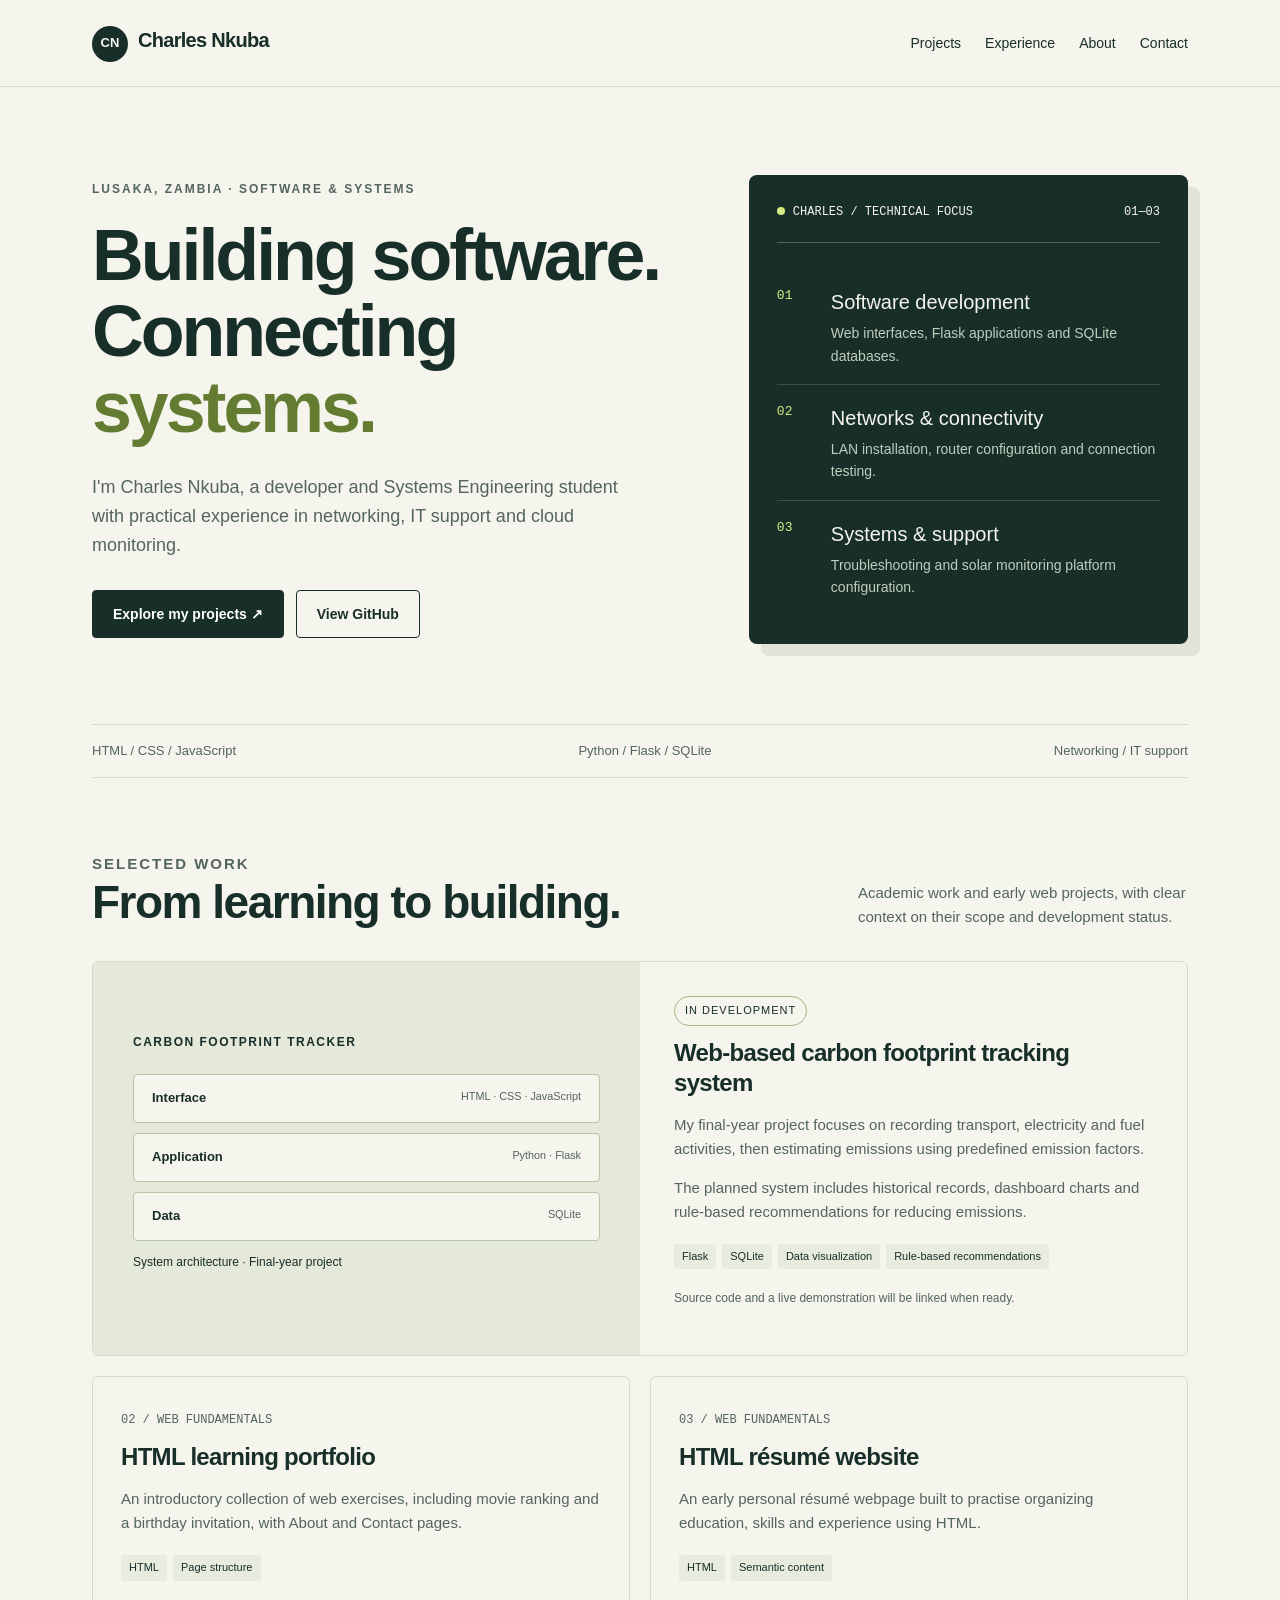
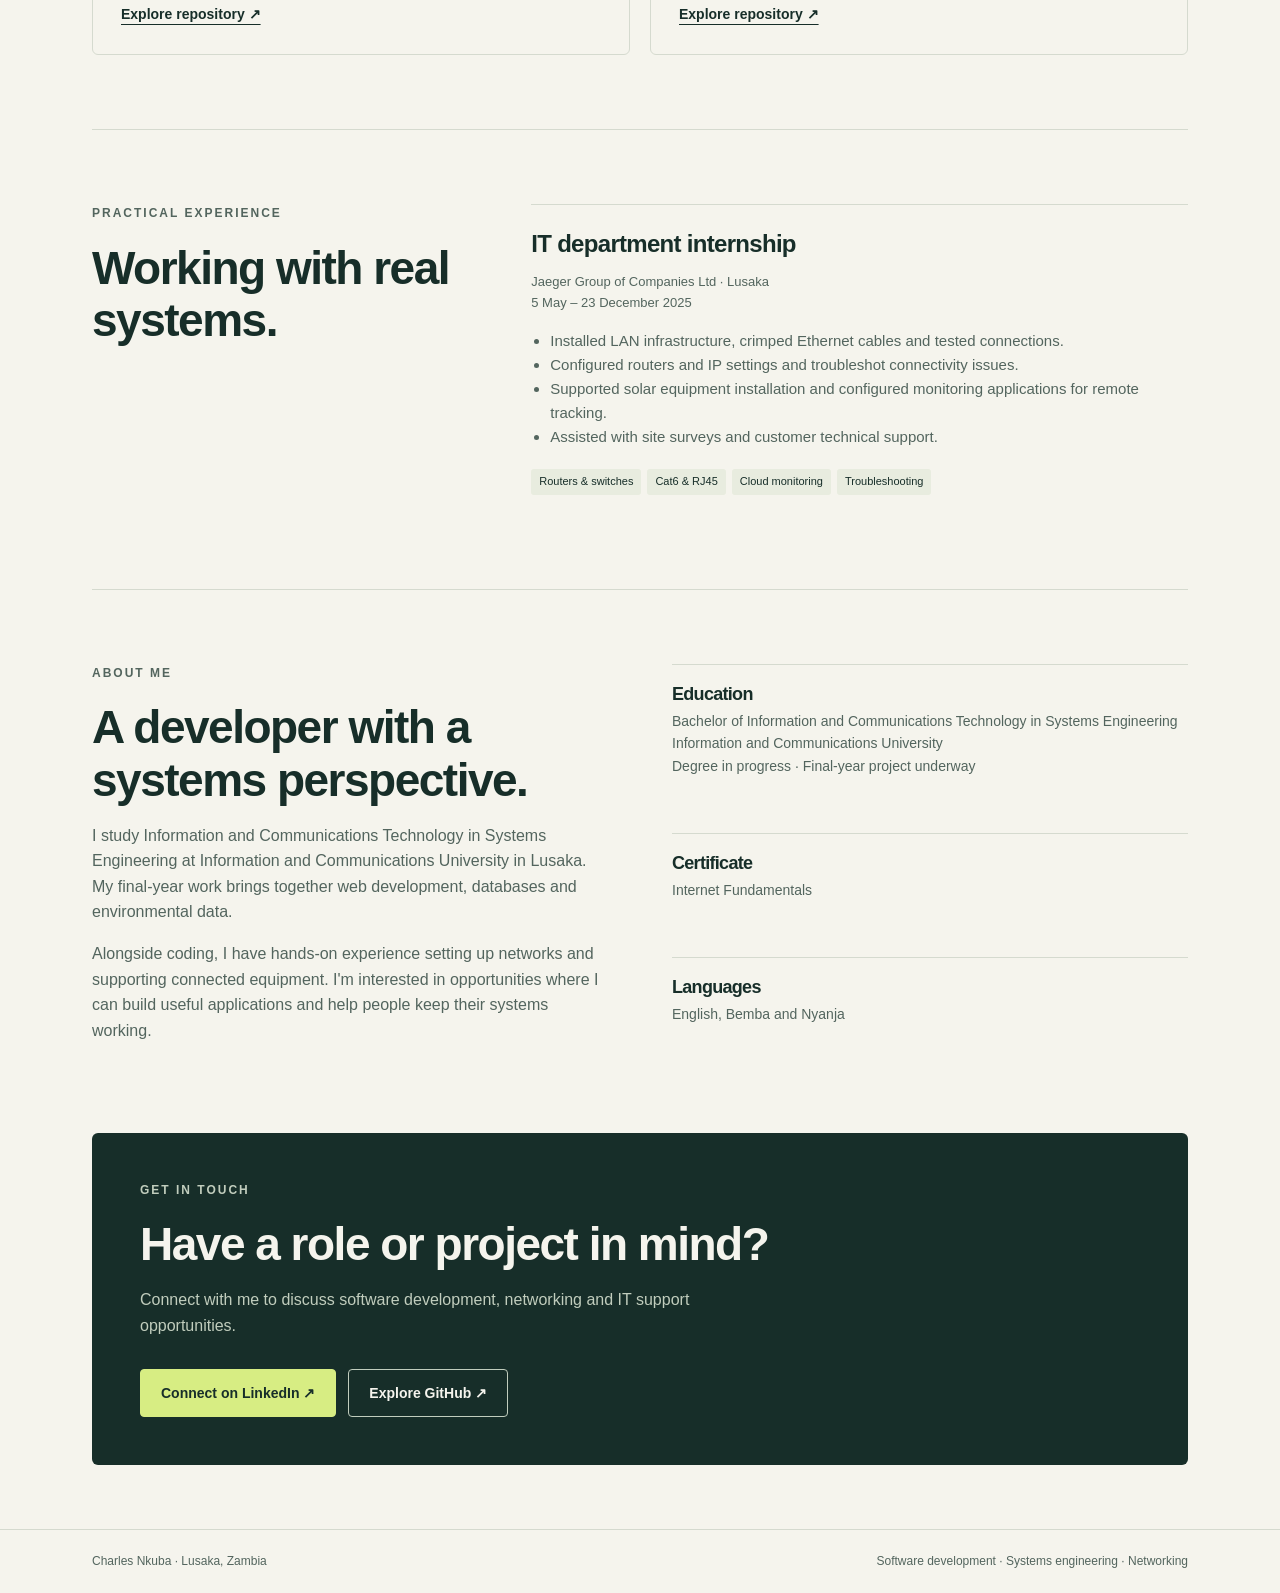
==== index.html @ c12ec0f7 "Build Charles Nkuba professional portfolio" ====
<!DOCTYPE html>
<html lang="en">
<head><meta charset="utf-8"><meta name="viewport" content="width=device-width, initial-scale=1"><meta name="description" content="Charles Nkuba — software development, systems engineering and networking. Explore projects and practical IT experience from Lusaka, Zambia."><meta name="theme-color" content="#172e29"><title>Charles Nkuba | Developer & Systems Engineering Student</title>
<style>
:root{--ink:#172e29;--muted:#53655e;--paper:#f5f4ed;--line:#d5dacf;--green:#d7ed83}*{box-sizing:border-box}html{scroll-behavior:smooth;scroll-padding-top:90px}body{margin:0;background:var(--paper);color:var(--ink);font-family:Arial,Helvetica,sans-serif;line-height:1.6}a{color:inherit;text-underline-offset:5px}a:focus-visible,button:focus-visible{outline:3px solid #517414;outline-offset:5px}.wrap{max-width:1160px;margin:auto;padding:0 32px}.skip{position:absolute;left:16px;top:-100px;background:white;padding:12px;z-index:10}.skip:focus{top:10px}header{border-bottom:1px solid var(--line);background:var(--paper)}nav{display:flex;align-items:center;justify-content:space-between;gap:24px;min-height:86px}.brand{text-decoration:none;font-weight:700;font-size:20px;letter-spacing:-.7px}.brand span{background:var(--ink);color:var(--paper);display:inline-grid;place-items:center;width:36px;height:36px;margin-right:10px;border-radius:50%;font-size:13px;letter-spacing:0}.links{display:flex;gap:24px;font-size:14px}.links a{text-decoration:none}.links a:hover{text-decoration:underline}.hero{display:grid;grid-template-columns:1.35fr 1fr;gap:64px;align-items:center;padding:88px 0 80px}.eyebrow{font-size:12px;text-transform:uppercase;letter-spacing:2px;font-weight:700;margin:0 0 18px;color:var(--muted)}h1{font-size:clamp(44px,5.6vw,76px);line-height:1.06;letter-spacing:-3px;margin:0 0 28px;font-weight:600}h1 em{font-style:normal;color:#647c31}h2{font-size:clamp(30px,4vw,46px);letter-spacing:-1.5px;line-height:1.15;margin:0}h3{font-size:24px;letter-spacing:-.7px;line-height:1.25;margin:12px 0}.intro{max-width:530px;font-size:18px;color:var(--muted)}.actions{display:flex;flex-wrap:wrap;gap:12px;margin:30px 0 0}.button{display:inline-block;text-decoration:none;padding:12px 20px;border:1px solid var(--ink);border-radius:4px;font-size:14px;font-weight:600}.primary{background:var(--ink);color:white}.button:hover{background:#dfe6d5;color:var(--ink)}.system{background:var(--ink);color:var(--paper);border-radius:8px;padding:28px;box-shadow:12px 12px 0 #e1e4d7}.system .eyebrow{color:#c5d3b8}.system-head{display:flex;justify-content:space-between;align-items:center;border-bottom:1px solid #536459;padding-bottom:20px;margin-bottom:26px;font-family:monospace;font-size:12px}.dot{width:8px;height:8px;display:inline-block;border-radius:50%;background:var(--green);margin-right:8px}.sys-row{display:grid;grid-template-columns:40px 1fr;gap:14px;align-items:start;padding:17px 0;border-bottom:1px solid #3e5145}.sys-row:last-child{border:0}.num{font-family:monospace;color:var(--green);font-size:13px}.sys-row strong{font-size:20px;font-weight:500}.sys-row p{margin:4px 0 0;color:#c1cdbd;font-size:14px}.strip{border-top:1px solid var(--line);border-bottom:1px solid var(--line);padding:16px 0;display:flex;justify-content:space-between;gap:20px;flex-wrap:wrap;font-size:13px;color:var(--muted)}section{padding:74px 0}.section-head{display:flex;justify-content:space-between;gap:32px;align-items:end;margin-bottom:32px}.section-head p{max-width:330px;margin:0;color:var(--muted);font-size:15px}.featured{display:grid;grid-template-columns:1fr 1fr;border:1px solid var(--line);border-radius:6px;overflow:hidden}.project-art{background:#e5e9d9;padding:40px;display:flex;flex-direction:column;justify-content:center;min-height:330px}.art-title{font-size:12px;letter-spacing:1.5px;font-weight:700;text-transform:uppercase}.architecture{display:grid;gap:10px;margin-top:22px}.layer{background:var(--paper);border:1px solid #bac6a7;border-radius:4px;padding:13px 18px;display:flex;justify-content:space-between;gap:14px;font-size:13px}.layer small{color:var(--muted)}.project-body{padding:34px}.status{font-size:11px;border:1px solid #a5b783;border-radius:20px;padding:5px 10px;display:inline-block;text-transform:uppercase;letter-spacing:1px}.project-body p,.card p{color:var(--muted);font-size:15px}.tags{display:flex;flex-wrap:wrap;gap:6px;margin:20px 0}.tags span{font-size:11px;background:#e8ecdf;border-radius:3px;padding:4px 8px}.text-link{font-size:14px;font-weight:600}.cards{display:grid;grid-template-columns:1fr 1fr;gap:20px;margin-top:20px}.card{border:1px solid var(--line);border-radius:6px;padding:28px}.card .number{font-family:monospace;font-size:12px;color:var(--muted)}.experience{border-top:1px solid var(--line)}.exp-grid{display:grid;grid-template-columns:.8fr 1.4fr;gap:64px}.detail{border-top:1px solid var(--line);padding-top:24px}.detail h3{margin-top:0}.detail .date{font-size:13px;color:var(--muted)}.detail ul{padding-left:19px;color:var(--muted);font-size:15px}.about-grid{display:grid;grid-template-columns:1fr 1fr;gap:64px}.about-grid p{color:var(--muted)}.facts{display:grid;gap:22px}.fact{border-top:1px solid var(--line);padding-top:18px}.fact h3{font-size:18px;margin:0 0 5px}.fact p{font-size:14px;margin:0}.contact{background:var(--ink);color:var(--paper);border-radius:6px;padding:48px;margin-bottom:64px}.contact p{color:#c1cdbd;max-width:590px}.contact .button{border-color:#c1cdbd;color:var(--paper)}.contact .primary{background:var(--green);color:var(--ink);border-color:var(--green)}.contact .button:hover{background:var(--paper);color:var(--ink)}footer{border-top:1px solid var(--line);padding:22px 0;font-size:12px;color:var(--muted)}footer .wrap{display:flex;justify-content:space-between;gap:20px}.note{font-size:12px!important} @media(max-width:800px){.hero{grid-template-columns:1fr;gap:40px;padding:54px 0}.system{max-width:600px}.featured,.exp-grid,.about-grid{grid-template-columns:1fr}.exp-grid,.about-grid{gap:32px}.section-head{align-items:start;flex-direction:column;gap:16px}section{padding:50px 0}}@media(max-width:520px){.wrap{padding:0 20px}nav{flex-wrap:wrap;gap:10px;padding:18px 0}.links{gap:18px;font-size:12px}h1{letter-spacing:-2px}.cards{grid-template-columns:1fr}.project-art,.project-body{padding:24px}.contact{padding:28px}.strip{gap:10px;flex-direction:column}footer .wrap{flex-direction:column;gap:4px}}@media(prefers-reduced-motion:reduce){html{scroll-behavior:auto}}
</style></head>
<body><a class="skip" href="#main">Skip to content</a><header><nav class="wrap" aria-label="Main navigation"><a class="brand" href="#main"><span>CN</span>Charles Nkuba</a><div class="links"><a href="#projects">Projects</a><a href="#experience">Experience</a><a href="#about">About</a><a href="#contact">Contact</a></div></nav></header>
<main id="main" class="wrap"><div class="hero"><div><p class="eyebrow">Lusaka, Zambia · Software & systems</p><h1>Building software.<br>Connecting <em>systems.</em></h1><p class="intro">I'm Charles Nkuba, a developer and Systems Engineering student with practical experience in networking, IT support and cloud monitoring.</p><div class="actions"><a class="button primary" href="#projects">Explore my projects ↗</a><a class="button" href="https://github.com/charlesnkuba">View GitHub</a></div></div><aside class="system" aria-label="Areas of technical work"><div class="system-head"><span><span class="dot"></span>CHARLES / TECHNICAL FOCUS</span><span>01—03</span></div><div class="sys-row"><span class="num">01</span><div><strong>Software development</strong><p>Web interfaces, Flask applications and SQLite databases.</p></div></div><div class="sys-row"><span class="num">02</span><div><strong>Networks & connectivity</strong><p>LAN installation, router configuration and connection testing.</p></div></div><div class="sys-row"><span class="num">03</span><div><strong>Systems & support</strong><p>Troubleshooting and solar monitoring platform configuration.</p></div></div></aside></div><div class="strip"><span>HTML / CSS / JavaScript</span><span>Python / Flask / SQLite</span><span>Networking / IT support</span></div>
<section id="projects"><div class="section-head"><div><p class="eyebrow">Selected work</p><h2>From learning to building.</h2></div><p>Academic work and early web projects, with clear context on their scope and development status.</p></div><article class="featured"><div class="project-art"><span class="art-title">Carbon footprint tracker</span><div class="architecture" aria-label="Planned three-tier system architecture"><div class="layer"><strong>Interface</strong><small>HTML · CSS · JavaScript</small></div><div class="layer"><strong>Application</strong><small>Python · Flask</small></div><div class="layer"><strong>Data</strong><small>SQLite</small></div></div><p class="note">System architecture · Final-year project</p></div><div class="project-body"><span class="status">In development</span><h3>Web-based carbon footprint tracking system</h3><p>My final-year project focuses on recording transport, electricity and fuel activities, then estimating emissions using predefined emission factors.</p><p>The planned system includes historical records, dashboard charts and rule-based recommendations for reducing emissions.</p><div class="tags"><span>Flask</span><span>SQLite</span><span>Data visualization</span><span>Rule-based recommendations</span></div><p class="note">Source code and a live demonstration will be linked when ready.</p></div></article><div class="cards"><article class="card"><span class="number">02 / WEB FUNDAMENTALS</span><h3>HTML learning portfolio</h3><p>An introductory collection of web exercises, including movie ranking and a birthday invitation, with About and Contact pages.</p><div class="tags"><span>HTML</span><span>Page structure</span></div><a class="text-link" href="https://github.com/charlesnkuba/html-Portfolio">Explore repository ↗</a></article><article class="card"><span class="number">03 / WEB FUNDAMENTALS</span><h3>HTML résumé website</h3><p>An early personal résumé webpage built to practise organizing education, skills and experience using HTML.</p><div class="tags"><span>HTML</span><span>Semantic content</span></div><a class="text-link" href="https://github.com/charlesnkuba/My-Resume">Explore repository ↗</a></article></div></section>
<section class="experience" id="experience"><div class="exp-grid"><div><p class="eyebrow">Practical experience</p><h2>Working with real systems.</h2></div><article class="detail"><h3>IT department internship</h3><p class="date">Jaeger Group of Companies Ltd · Lusaka<br>5 May – 23 December 2025</p><ul><li>Installed LAN infrastructure, crimped Ethernet cables and tested connections.</li><li>Configured routers and IP settings and troubleshot connectivity issues.</li><li>Supported solar equipment installation and configured monitoring applications for remote tracking.</li><li>Assisted with site surveys and customer technical support.</li></ul><div class="tags"><span>Routers & switches</span><span>Cat6 & RJ45</span><span>Cloud monitoring</span><span>Troubleshooting</span></div></article></div></section>
<section id="about" class="experience"><div class="about-grid"><div><p class="eyebrow">About me</p><h2>A developer with a systems perspective.</h2><p>I study Information and Communications Technology in Systems Engineering at Information and Communications University in Lusaka. My final-year work brings together web development, databases and environmental data.</p><p>Alongside coding, I have hands-on experience setting up networks and supporting connected equipment. I'm interested in opportunities where I can build useful applications and help people keep their systems working.</p></div><div class="facts"><div class="fact"><h3>Education</h3><p>Bachelor of Information and Communications Technology in Systems Engineering<br>Information and Communications University<br>Degree in progress · Final-year project underway</p></div><div class="fact"><h3>Certificate</h3><p>Internet Fundamentals</p></div><div class="fact"><h3>Languages</h3><p>English, Bemba and Nyanja</p></div></div></div></section>
<section id="contact" class="contact"><p class="eyebrow" style="color:#c1cdbd">Get in touch</p><h2>Have a role or project in mind?</h2><p>Connect with me to discuss software development, networking and IT support opportunities.</p><div class="actions"><a class="button primary" href="https://www.linkedin.com/in/nkubacharles8">Connect on LinkedIn ↗</a><a class="button" href="https://github.com/charlesnkuba">Explore GitHub ↗</a></div></section></main><footer><div class="wrap"><span>Charles Nkuba · Lusaka, Zambia</span><span>Software development · Systems engineering · Networking</span></div></footer></body></html>
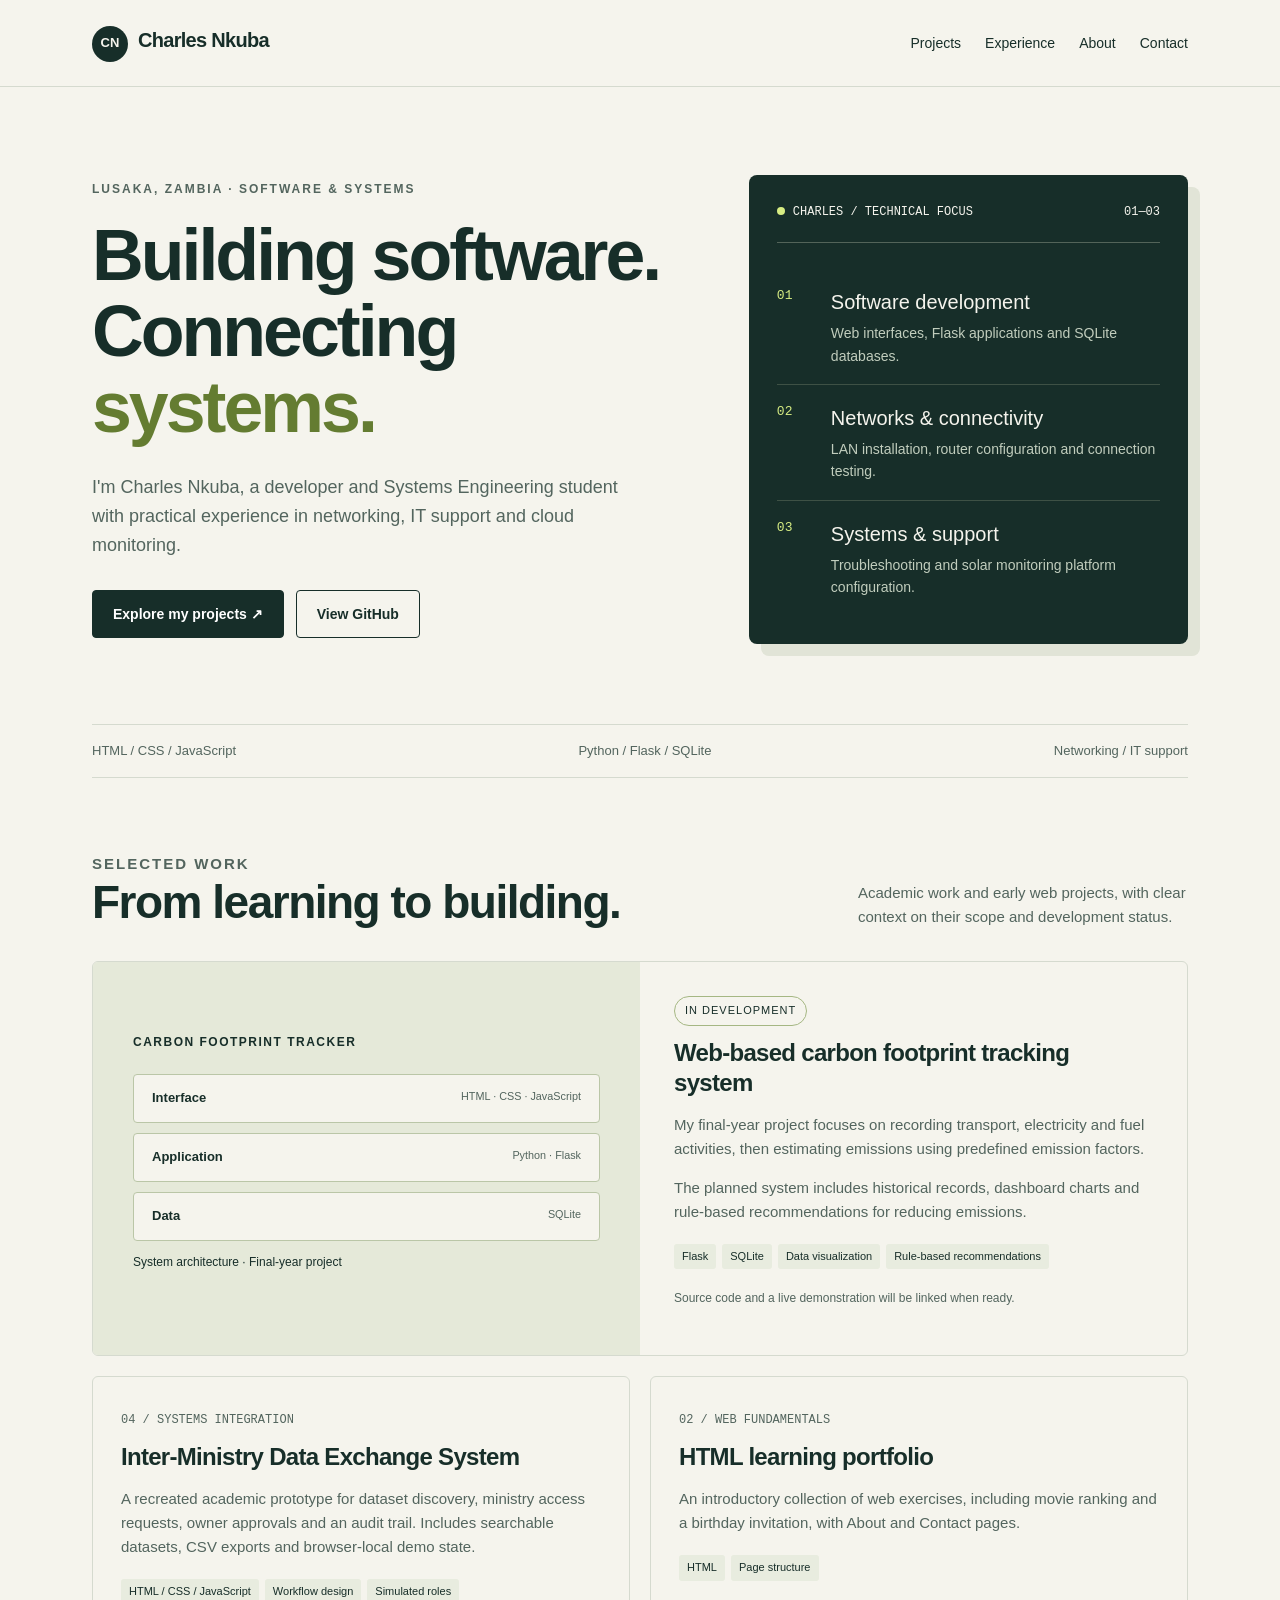
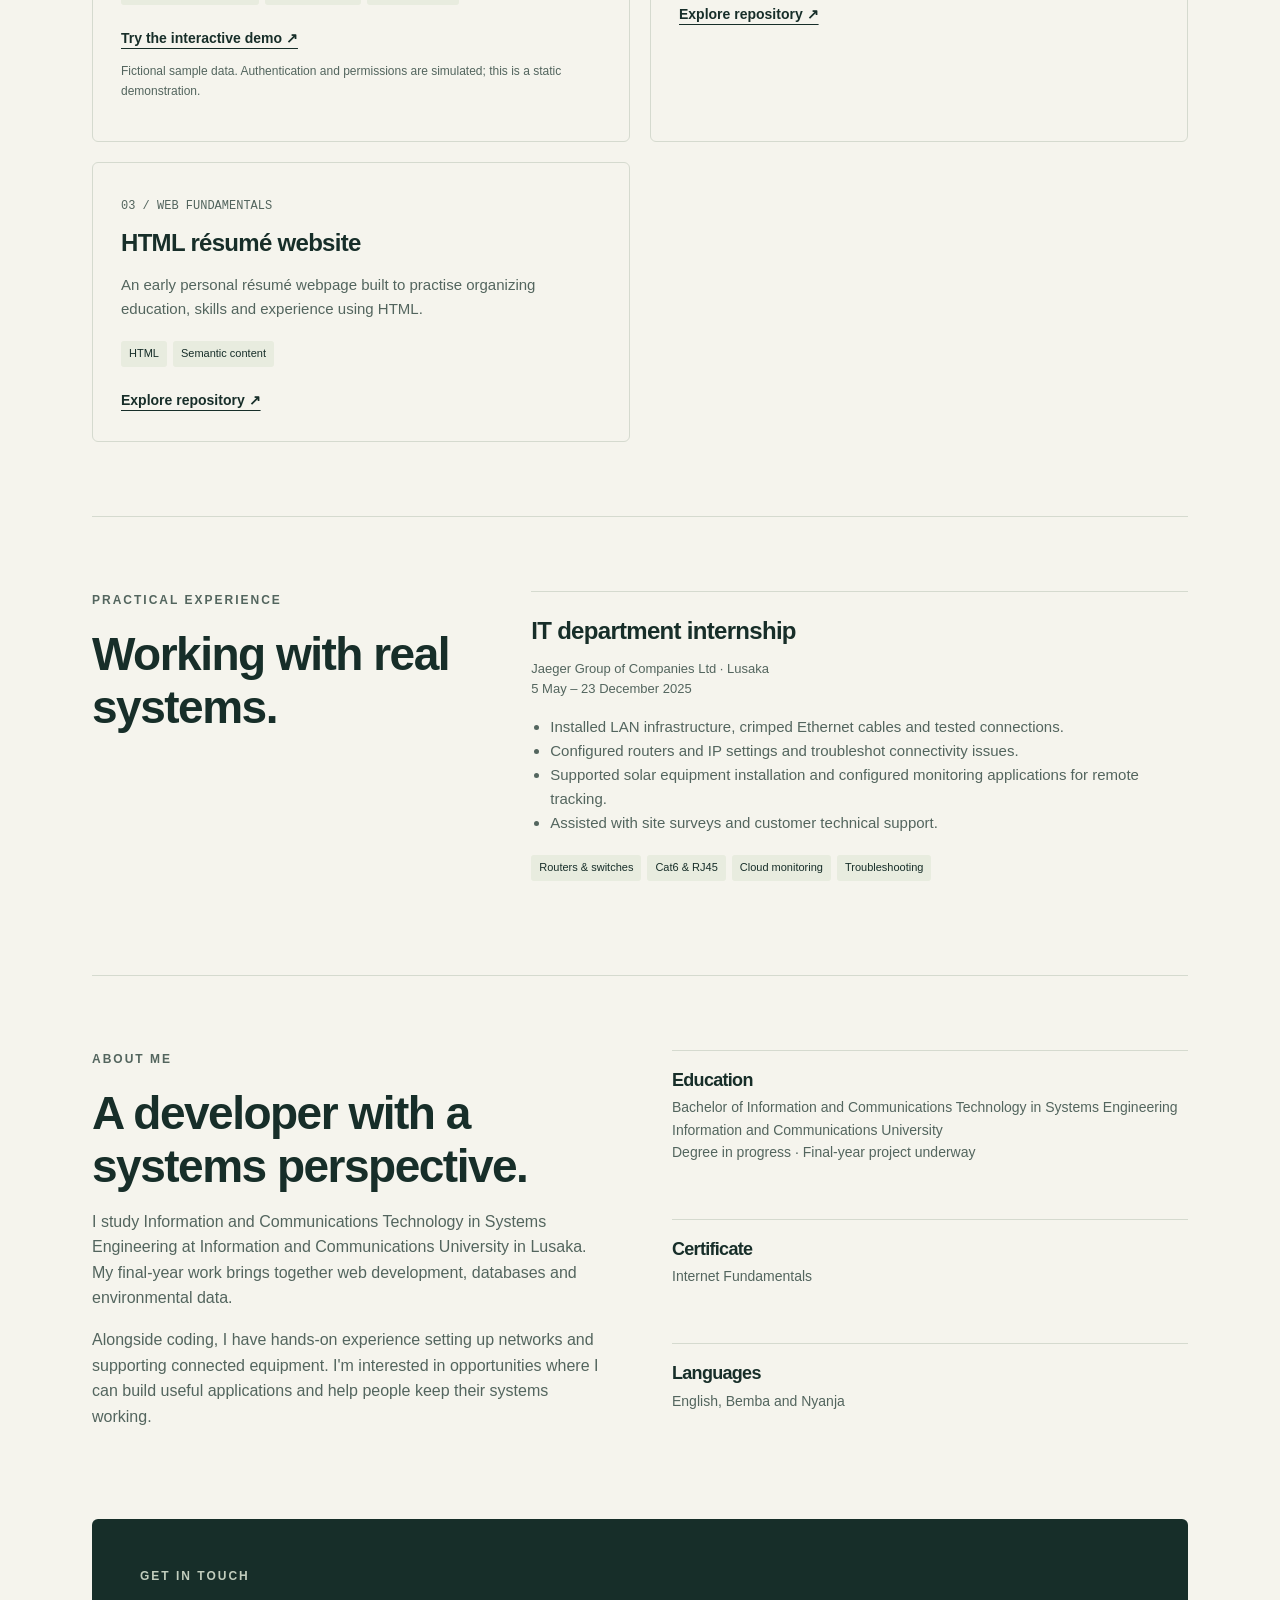
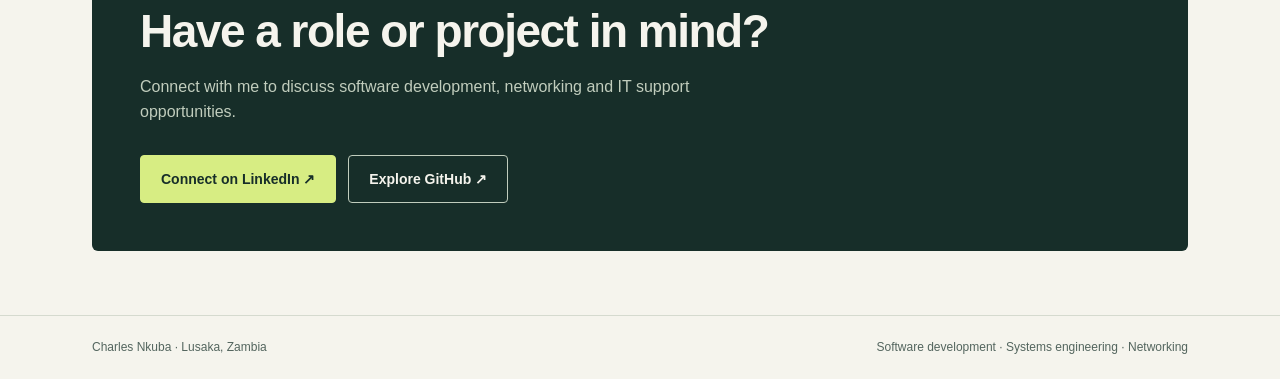
==== commit 81aadfb5: "Publish inter-ministry data exchange demo and add portfolio project" ====
--- a/index.html
+++ b/index.html
@@ -6,7 +6,7 @@
 </style></head>
 <body><a class="skip" href="#main">Skip to content</a><header><nav class="wrap" aria-label="Main navigation"><a class="brand" href="#main"><span>CN</span>Charles Nkuba</a><div class="links"><a href="#projects">Projects</a><a href="#experience">Experience</a><a href="#about">About</a><a href="#contact">Contact</a></div></nav></header>
 <main id="main" class="wrap"><div class="hero"><div><p class="eyebrow">Lusaka, Zambia · Software & systems</p><h1>Building software.<br>Connecting <em>systems.</em></h1><p class="intro">I'm Charles Nkuba, a developer and Systems Engineering student with practical experience in networking, IT support and cloud monitoring.</p><div class="actions"><a class="button primary" href="#projects">Explore my projects ↗</a><a class="button" href="https://github.com/charlesnkuba">View GitHub</a></div></div><aside class="system" aria-label="Areas of technical work"><div class="system-head"><span><span class="dot"></span>CHARLES / TECHNICAL FOCUS</span><span>01—03</span></div><div class="sys-row"><span class="num">01</span><div><strong>Software development</strong><p>Web interfaces, Flask applications and SQLite databases.</p></div></div><div class="sys-row"><span class="num">02</span><div><strong>Networks & connectivity</strong><p>LAN installation, router configuration and connection testing.</p></div></div><div class="sys-row"><span class="num">03</span><div><strong>Systems & support</strong><p>Troubleshooting and solar monitoring platform configuration.</p></div></div></aside></div><div class="strip"><span>HTML / CSS / JavaScript</span><span>Python / Flask / SQLite</span><span>Networking / IT support</span></div>
-<section id="projects"><div class="section-head"><div><p class="eyebrow">Selected work</p><h2>From learning to building.</h2></div><p>Academic work and early web projects, with clear context on their scope and development status.</p></div><article class="featured"><div class="project-art"><span class="art-title">Carbon footprint tracker</span><div class="architecture" aria-label="Planned three-tier system architecture"><div class="layer"><strong>Interface</strong><small>HTML · CSS · JavaScript</small></div><div class="layer"><strong>Application</strong><small>Python · Flask</small></div><div class="layer"><strong>Data</strong><small>SQLite</small></div></div><p class="note">System architecture · Final-year project</p></div><div class="project-body"><span class="status">In development</span><h3>Web-based carbon footprint tracking system</h3><p>My final-year project focuses on recording transport, electricity and fuel activities, then estimating emissions using predefined emission factors.</p><p>The planned system includes historical records, dashboard charts and rule-based recommendations for reducing emissions.</p><div class="tags"><span>Flask</span><span>SQLite</span><span>Data visualization</span><span>Rule-based recommendations</span></div><p class="note">Source code and a live demonstration will be linked when ready.</p></div></article><div class="cards"><article class="card"><span class="number">02 / WEB FUNDAMENTALS</span><h3>HTML learning portfolio</h3><p>An introductory collection of web exercises, including movie ranking and a birthday invitation, with About and Contact pages.</p><div class="tags"><span>HTML</span><span>Page structure</span></div><a class="text-link" href="https://github.com/charlesnkuba/html-Portfolio">Explore repository ↗</a></article><article class="card"><span class="number">03 / WEB FUNDAMENTALS</span><h3>HTML résumé website</h3><p>An early personal résumé webpage built to practise organizing education, skills and experience using HTML.</p><div class="tags"><span>HTML</span><span>Semantic content</span></div><a class="text-link" href="https://github.com/charlesnkuba/My-Resume">Explore repository ↗</a></article></div></section>
+<section id="projects"><div class="section-head"><div><p class="eyebrow">Selected work</p><h2>From learning to building.</h2></div><p>Academic work and early web projects, with clear context on their scope and development status.</p></div><article class="featured"><div class="project-art"><span class="art-title">Carbon footprint tracker</span><div class="architecture" aria-label="Planned three-tier system architecture"><div class="layer"><strong>Interface</strong><small>HTML · CSS · JavaScript</small></div><div class="layer"><strong>Application</strong><small>Python · Flask</small></div><div class="layer"><strong>Data</strong><small>SQLite</small></div></div><p class="note">System architecture · Final-year project</p></div><div class="project-body"><span class="status">In development</span><h3>Web-based carbon footprint tracking system</h3><p>My final-year project focuses on recording transport, electricity and fuel activities, then estimating emissions using predefined emission factors.</p><p>The planned system includes historical records, dashboard charts and rule-based recommendations for reducing emissions.</p><div class="tags"><span>Flask</span><span>SQLite</span><span>Data visualization</span><span>Rule-based recommendations</span></div><p class="note">Source code and a live demonstration will be linked when ready.</p></div></article><div class="cards"><article class="card"><span class="number">04 / SYSTEMS INTEGRATION</span><h3>Inter-Ministry Data Exchange System</h3><p>A recreated academic prototype for dataset discovery, ministry access requests, owner approvals and an audit trail. Includes searchable datasets, CSV exports and browser-local demo state.</p><div class="tags"><span>HTML / CSS / JavaScript</span><span>Workflow design</span><span>Simulated roles</span></div><a class="text-link" href="projects/inter-ministry/">Try the interactive demo ↗</a><p class="note">Fictional sample data. Authentication and permissions are simulated; this is a static demonstration.</p></article><article class="card"><span class="number">02 / WEB FUNDAMENTALS</span><h3>HTML learning portfolio</h3><p>An introductory collection of web exercises, including movie ranking and a birthday invitation, with About and Contact pages.</p><div class="tags"><span>HTML</span><span>Page structure</span></div><a class="text-link" href="https://github.com/charlesnkuba/html-Portfolio">Explore repository ↗</a></article><article class="card"><span class="number">03 / WEB FUNDAMENTALS</span><h3>HTML résumé website</h3><p>An early personal résumé webpage built to practise organizing education, skills and experience using HTML.</p><div class="tags"><span>HTML</span><span>Semantic content</span></div><a class="text-link" href="https://github.com/charlesnkuba/My-Resume">Explore repository ↗</a></article></div></section>
 <section class="experience" id="experience"><div class="exp-grid"><div><p class="eyebrow">Practical experience</p><h2>Working with real systems.</h2></div><article class="detail"><h3>IT department internship</h3><p class="date">Jaeger Group of Companies Ltd · Lusaka<br>5 May – 23 December 2025</p><ul><li>Installed LAN infrastructure, crimped Ethernet cables and tested connections.</li><li>Configured routers and IP settings and troubleshot connectivity issues.</li><li>Supported solar equipment installation and configured monitoring applications for remote tracking.</li><li>Assisted with site surveys and customer technical support.</li></ul><div class="tags"><span>Routers & switches</span><span>Cat6 & RJ45</span><span>Cloud monitoring</span><span>Troubleshooting</span></div></article></div></section>
 <section id="about" class="experience"><div class="about-grid"><div><p class="eyebrow">About me</p><h2>A developer with a systems perspective.</h2><p>I study Information and Communications Technology in Systems Engineering at Information and Communications University in Lusaka. My final-year work brings together web development, databases and environmental data.</p><p>Alongside coding, I have hands-on experience setting up networks and supporting connected equipment. I'm interested in opportunities where I can build useful applications and help people keep their systems working.</p></div><div class="facts"><div class="fact"><h3>Education</h3><p>Bachelor of Information and Communications Technology in Systems Engineering<br>Information and Communications University<br>Degree in progress · Final-year project underway</p></div><div class="fact"><h3>Certificate</h3><p>Internet Fundamentals</p></div><div class="fact"><h3>Languages</h3><p>English, Bemba and Nyanja</p></div></div></div></section>
 <section id="contact" class="contact"><p class="eyebrow" style="color:#c1cdbd">Get in touch</p><h2>Have a role or project in mind?</h2><p>Connect with me to discuss software development, networking and IT support opportunities.</p><div class="actions"><a class="button primary" href="https://www.linkedin.com/in/nkubacharles8">Connect on LinkedIn ↗</a><a class="button" href="https://github.com/charlesnkuba">Explore GitHub ↗</a></div></section></main><footer><div class="wrap"><span>Charles Nkuba · Lusaka, Zambia</span><span>Software development · Systems engineering · Networking</span></div></footer></body></html>
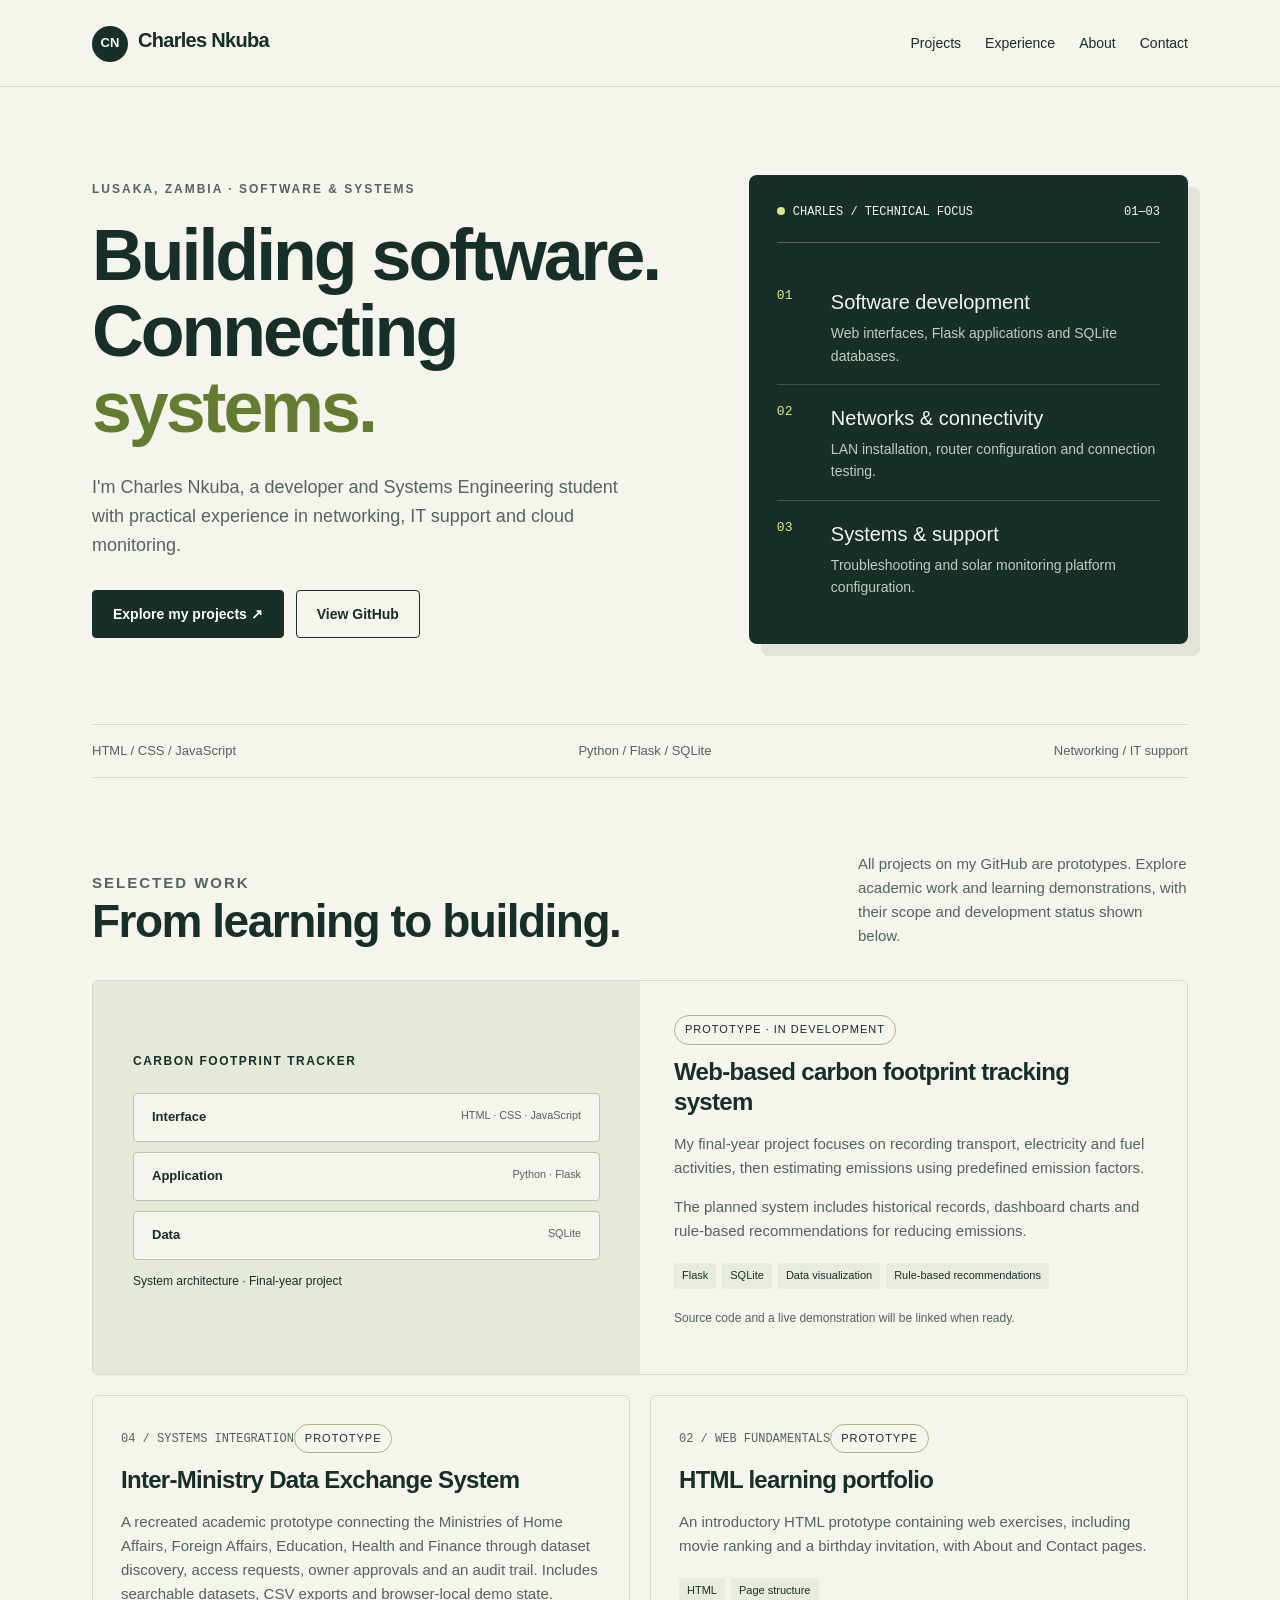
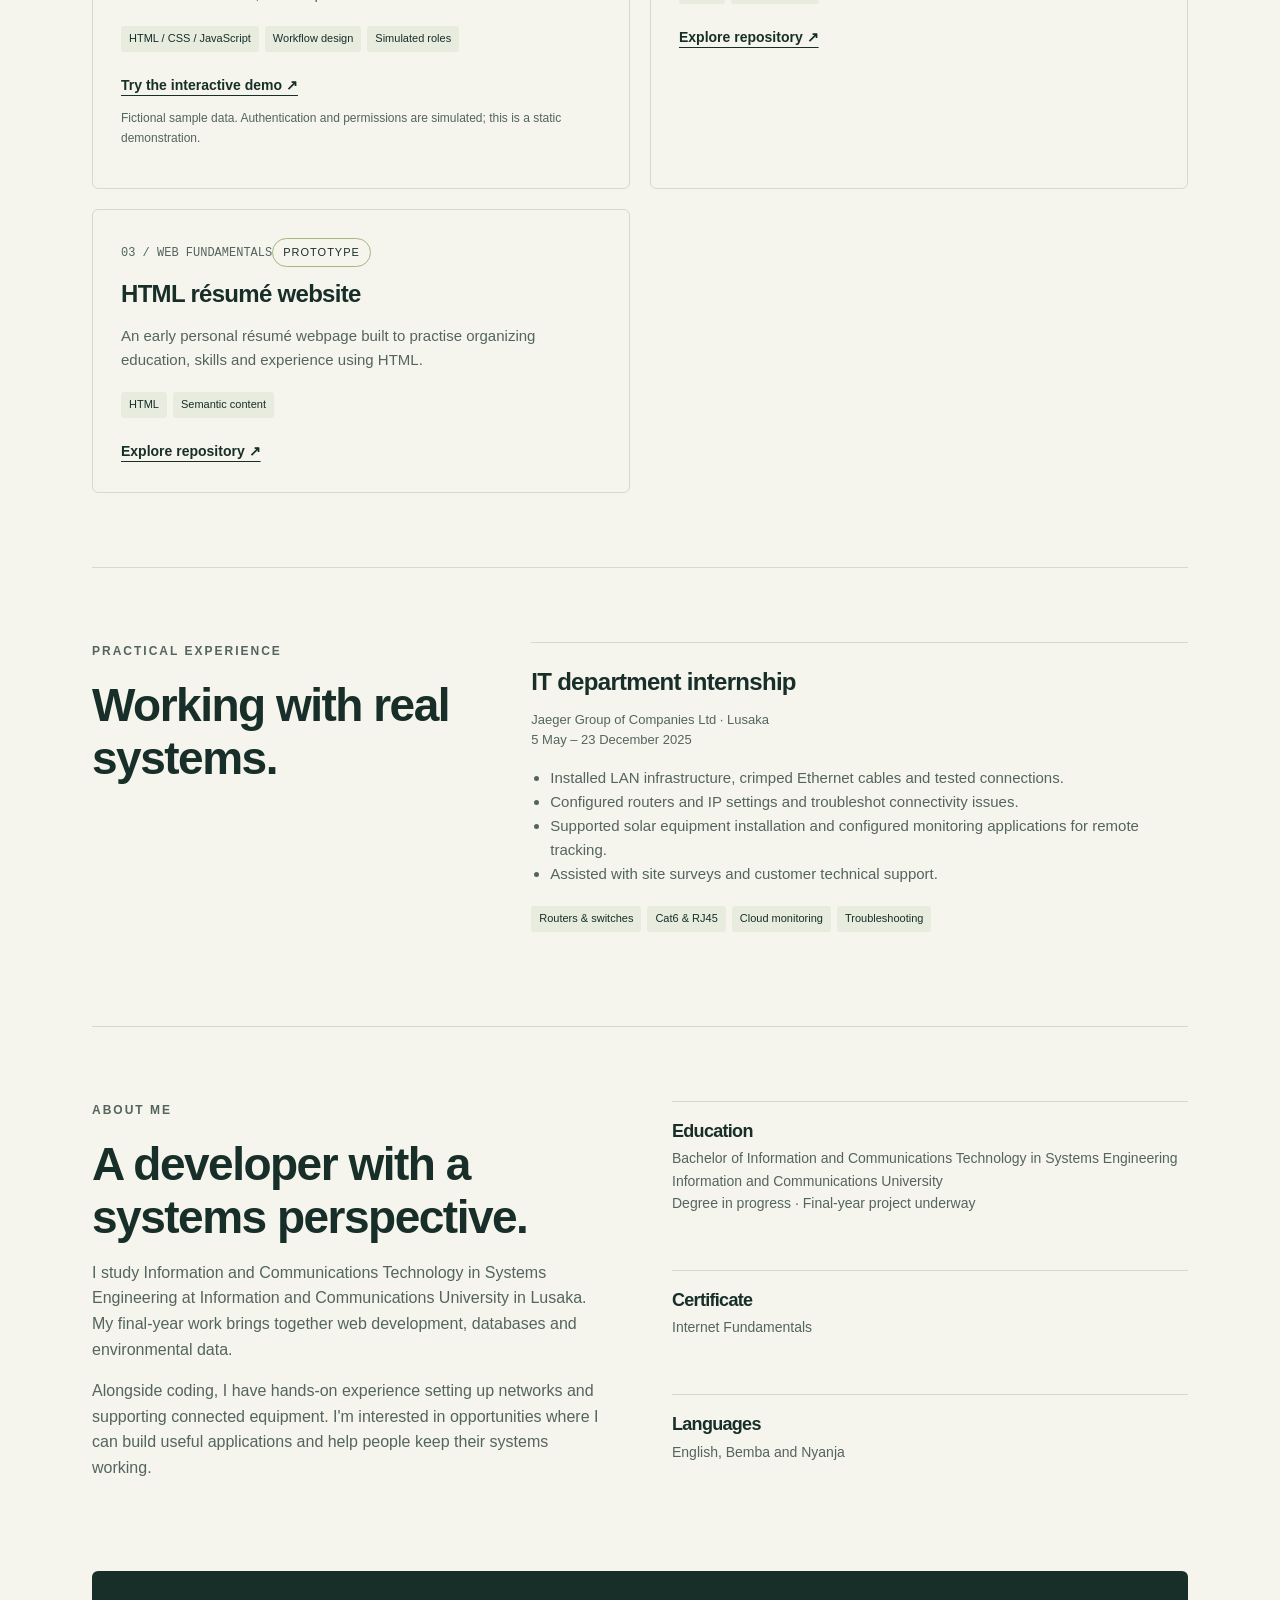
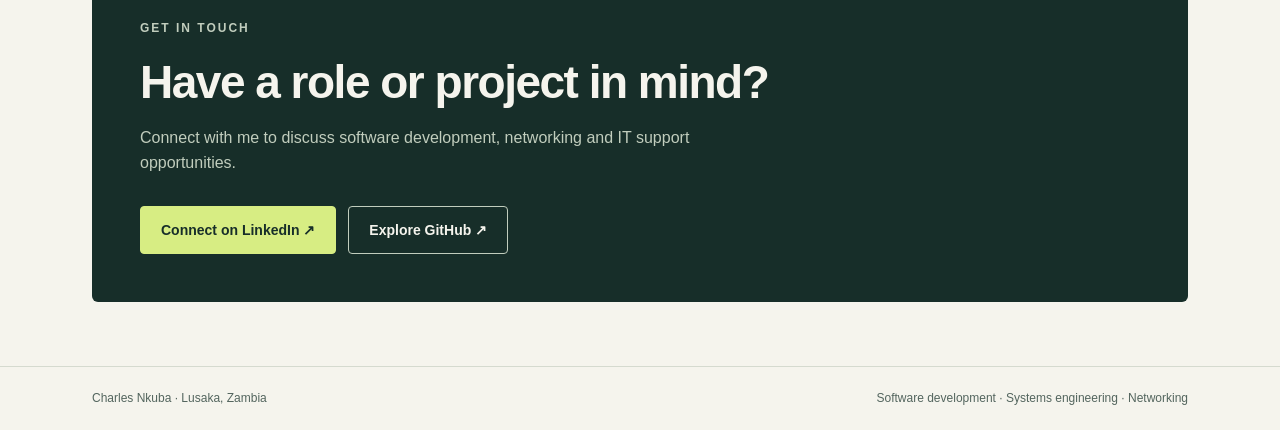
==== commit 5e4eb2fb: "Label all projects as prototypes and update five-ministry demo" ====
--- a/index.html
+++ b/index.html
@@ -6,7 +6,7 @@
 </style></head>
 <body><a class="skip" href="#main">Skip to content</a><header><nav class="wrap" aria-label="Main navigation"><a class="brand" href="#main"><span>CN</span>Charles Nkuba</a><div class="links"><a href="#projects">Projects</a><a href="#experience">Experience</a><a href="#about">About</a><a href="#contact">Contact</a></div></nav></header>
 <main id="main" class="wrap"><div class="hero"><div><p class="eyebrow">Lusaka, Zambia · Software & systems</p><h1>Building software.<br>Connecting <em>systems.</em></h1><p class="intro">I'm Charles Nkuba, a developer and Systems Engineering student with practical experience in networking, IT support and cloud monitoring.</p><div class="actions"><a class="button primary" href="#projects">Explore my projects ↗</a><a class="button" href="https://github.com/charlesnkuba">View GitHub</a></div></div><aside class="system" aria-label="Areas of technical work"><div class="system-head"><span><span class="dot"></span>CHARLES / TECHNICAL FOCUS</span><span>01—03</span></div><div class="sys-row"><span class="num">01</span><div><strong>Software development</strong><p>Web interfaces, Flask applications and SQLite databases.</p></div></div><div class="sys-row"><span class="num">02</span><div><strong>Networks & connectivity</strong><p>LAN installation, router configuration and connection testing.</p></div></div><div class="sys-row"><span class="num">03</span><div><strong>Systems & support</strong><p>Troubleshooting and solar monitoring platform configuration.</p></div></div></aside></div><div class="strip"><span>HTML / CSS / JavaScript</span><span>Python / Flask / SQLite</span><span>Networking / IT support</span></div>
-<section id="projects"><div class="section-head"><div><p class="eyebrow">Selected work</p><h2>From learning to building.</h2></div><p>Academic work and early web projects, with clear context on their scope and development status.</p></div><article class="featured"><div class="project-art"><span class="art-title">Carbon footprint tracker</span><div class="architecture" aria-label="Planned three-tier system architecture"><div class="layer"><strong>Interface</strong><small>HTML · CSS · JavaScript</small></div><div class="layer"><strong>Application</strong><small>Python · Flask</small></div><div class="layer"><strong>Data</strong><small>SQLite</small></div></div><p class="note">System architecture · Final-year project</p></div><div class="project-body"><span class="status">In development</span><h3>Web-based carbon footprint tracking system</h3><p>My final-year project focuses on recording transport, electricity and fuel activities, then estimating emissions using predefined emission factors.</p><p>The planned system includes historical records, dashboard charts and rule-based recommendations for reducing emissions.</p><div class="tags"><span>Flask</span><span>SQLite</span><span>Data visualization</span><span>Rule-based recommendations</span></div><p class="note">Source code and a live demonstration will be linked when ready.</p></div></article><div class="cards"><article class="card"><span class="number">04 / SYSTEMS INTEGRATION</span><h3>Inter-Ministry Data Exchange System</h3><p>A recreated academic prototype for dataset discovery, ministry access requests, owner approvals and an audit trail. Includes searchable datasets, CSV exports and browser-local demo state.</p><div class="tags"><span>HTML / CSS / JavaScript</span><span>Workflow design</span><span>Simulated roles</span></div><a class="text-link" href="projects/inter-ministry/">Try the interactive demo ↗</a><p class="note">Fictional sample data. Authentication and permissions are simulated; this is a static demonstration.</p></article><article class="card"><span class="number">02 / WEB FUNDAMENTALS</span><h3>HTML learning portfolio</h3><p>An introductory collection of web exercises, including movie ranking and a birthday invitation, with About and Contact pages.</p><div class="tags"><span>HTML</span><span>Page structure</span></div><a class="text-link" href="https://github.com/charlesnkuba/html-Portfolio">Explore repository ↗</a></article><article class="card"><span class="number">03 / WEB FUNDAMENTALS</span><h3>HTML résumé website</h3><p>An early personal résumé webpage built to practise organizing education, skills and experience using HTML.</p><div class="tags"><span>HTML</span><span>Semantic content</span></div><a class="text-link" href="https://github.com/charlesnkuba/My-Resume">Explore repository ↗</a></article></div></section>
+<section id="projects"><div class="section-head"><div><p class="eyebrow">Selected work</p><h2>From learning to building.</h2></div><p>All projects on my GitHub are prototypes. Explore academic work and learning demonstrations, with their scope and development status shown below.</p></div><article class="featured"><div class="project-art"><span class="art-title">Carbon footprint tracker</span><div class="architecture" aria-label="Planned three-tier system architecture"><div class="layer"><strong>Interface</strong><small>HTML · CSS · JavaScript</small></div><div class="layer"><strong>Application</strong><small>Python · Flask</small></div><div class="layer"><strong>Data</strong><small>SQLite</small></div></div><p class="note">System architecture · Final-year project</p></div><div class="project-body"><span class="status">Prototype · In development</span><h3>Web-based carbon footprint tracking system</h3><p>My final-year project focuses on recording transport, electricity and fuel activities, then estimating emissions using predefined emission factors.</p><p>The planned system includes historical records, dashboard charts and rule-based recommendations for reducing emissions.</p><div class="tags"><span>Flask</span><span>SQLite</span><span>Data visualization</span><span>Rule-based recommendations</span></div><p class="note">Source code and a live demonstration will be linked when ready.</p></div></article><div class="cards"><article class="card"><span class="number">04 / SYSTEMS INTEGRATION</span><span class="status">Prototype</span><h3>Inter-Ministry Data Exchange System</h3><p>A recreated academic prototype connecting the Ministries of Home Affairs, Foreign Affairs, Education, Health and Finance through dataset discovery, access requests, owner approvals and an audit trail. Includes searchable datasets, CSV exports and browser-local demo state.</p><div class="tags"><span>HTML / CSS / JavaScript</span><span>Workflow design</span><span>Simulated roles</span></div><a class="text-link" href="projects/inter-ministry/">Try the interactive demo ↗</a><p class="note">Fictional sample data. Authentication and permissions are simulated; this is a static demonstration.</p></article><article class="card"><span class="number">02 / WEB FUNDAMENTALS</span><span class="status">Prototype</span><h3>HTML learning portfolio</h3><p>An introductory HTML prototype containing web exercises, including movie ranking and a birthday invitation, with About and Contact pages.</p><div class="tags"><span>HTML</span><span>Page structure</span></div><a class="text-link" href="https://github.com/charlesnkuba/html-Portfolio">Explore repository ↗</a></article><article class="card"><span class="number">03 / WEB FUNDAMENTALS</span><span class="status">Prototype</span><h3>HTML résumé website</h3><p>An early personal résumé webpage built to practise organizing education, skills and experience using HTML.</p><div class="tags"><span>HTML</span><span>Semantic content</span></div><a class="text-link" href="https://github.com/charlesnkuba/My-Resume">Explore repository ↗</a></article></div></section>
 <section class="experience" id="experience"><div class="exp-grid"><div><p class="eyebrow">Practical experience</p><h2>Working with real systems.</h2></div><article class="detail"><h3>IT department internship</h3><p class="date">Jaeger Group of Companies Ltd · Lusaka<br>5 May – 23 December 2025</p><ul><li>Installed LAN infrastructure, crimped Ethernet cables and tested connections.</li><li>Configured routers and IP settings and troubleshot connectivity issues.</li><li>Supported solar equipment installation and configured monitoring applications for remote tracking.</li><li>Assisted with site surveys and customer technical support.</li></ul><div class="tags"><span>Routers & switches</span><span>Cat6 & RJ45</span><span>Cloud monitoring</span><span>Troubleshooting</span></div></article></div></section>
 <section id="about" class="experience"><div class="about-grid"><div><p class="eyebrow">About me</p><h2>A developer with a systems perspective.</h2><p>I study Information and Communications Technology in Systems Engineering at Information and Communications University in Lusaka. My final-year work brings together web development, databases and environmental data.</p><p>Alongside coding, I have hands-on experience setting up networks and supporting connected equipment. I'm interested in opportunities where I can build useful applications and help people keep their systems working.</p></div><div class="facts"><div class="fact"><h3>Education</h3><p>Bachelor of Information and Communications Technology in Systems Engineering<br>Information and Communications University<br>Degree in progress · Final-year project underway</p></div><div class="fact"><h3>Certificate</h3><p>Internet Fundamentals</p></div><div class="fact"><h3>Languages</h3><p>English, Bemba and Nyanja</p></div></div></div></section>
 <section id="contact" class="contact"><p class="eyebrow" style="color:#c1cdbd">Get in touch</p><h2>Have a role or project in mind?</h2><p>Connect with me to discuss software development, networking and IT support opportunities.</p><div class="actions"><a class="button primary" href="https://www.linkedin.com/in/nkubacharles8">Connect on LinkedIn ↗</a><a class="button" href="https://github.com/charlesnkuba">Explore GitHub ↗</a></div></section></main><footer><div class="wrap"><span>Charles Nkuba · Lusaka, Zambia</span><span>Software development · Systems engineering · Networking</span></div></footer></body></html>
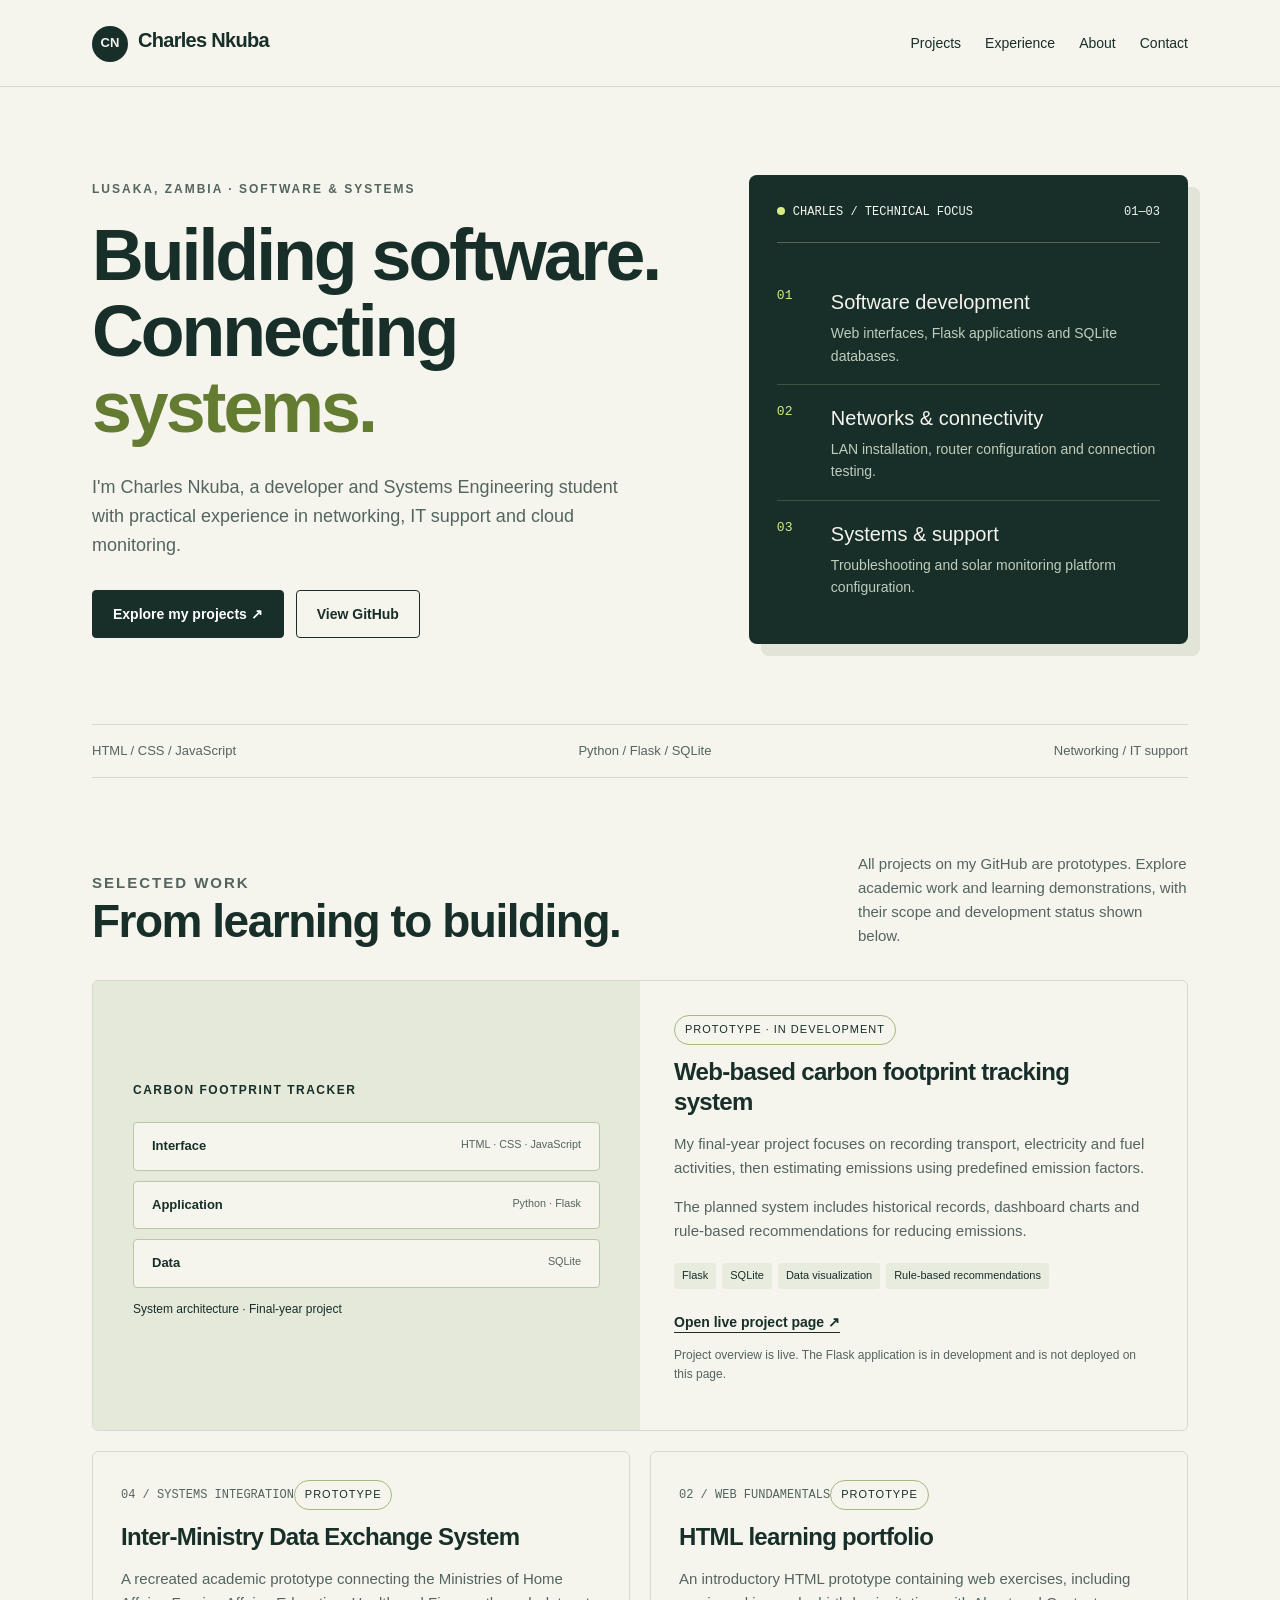
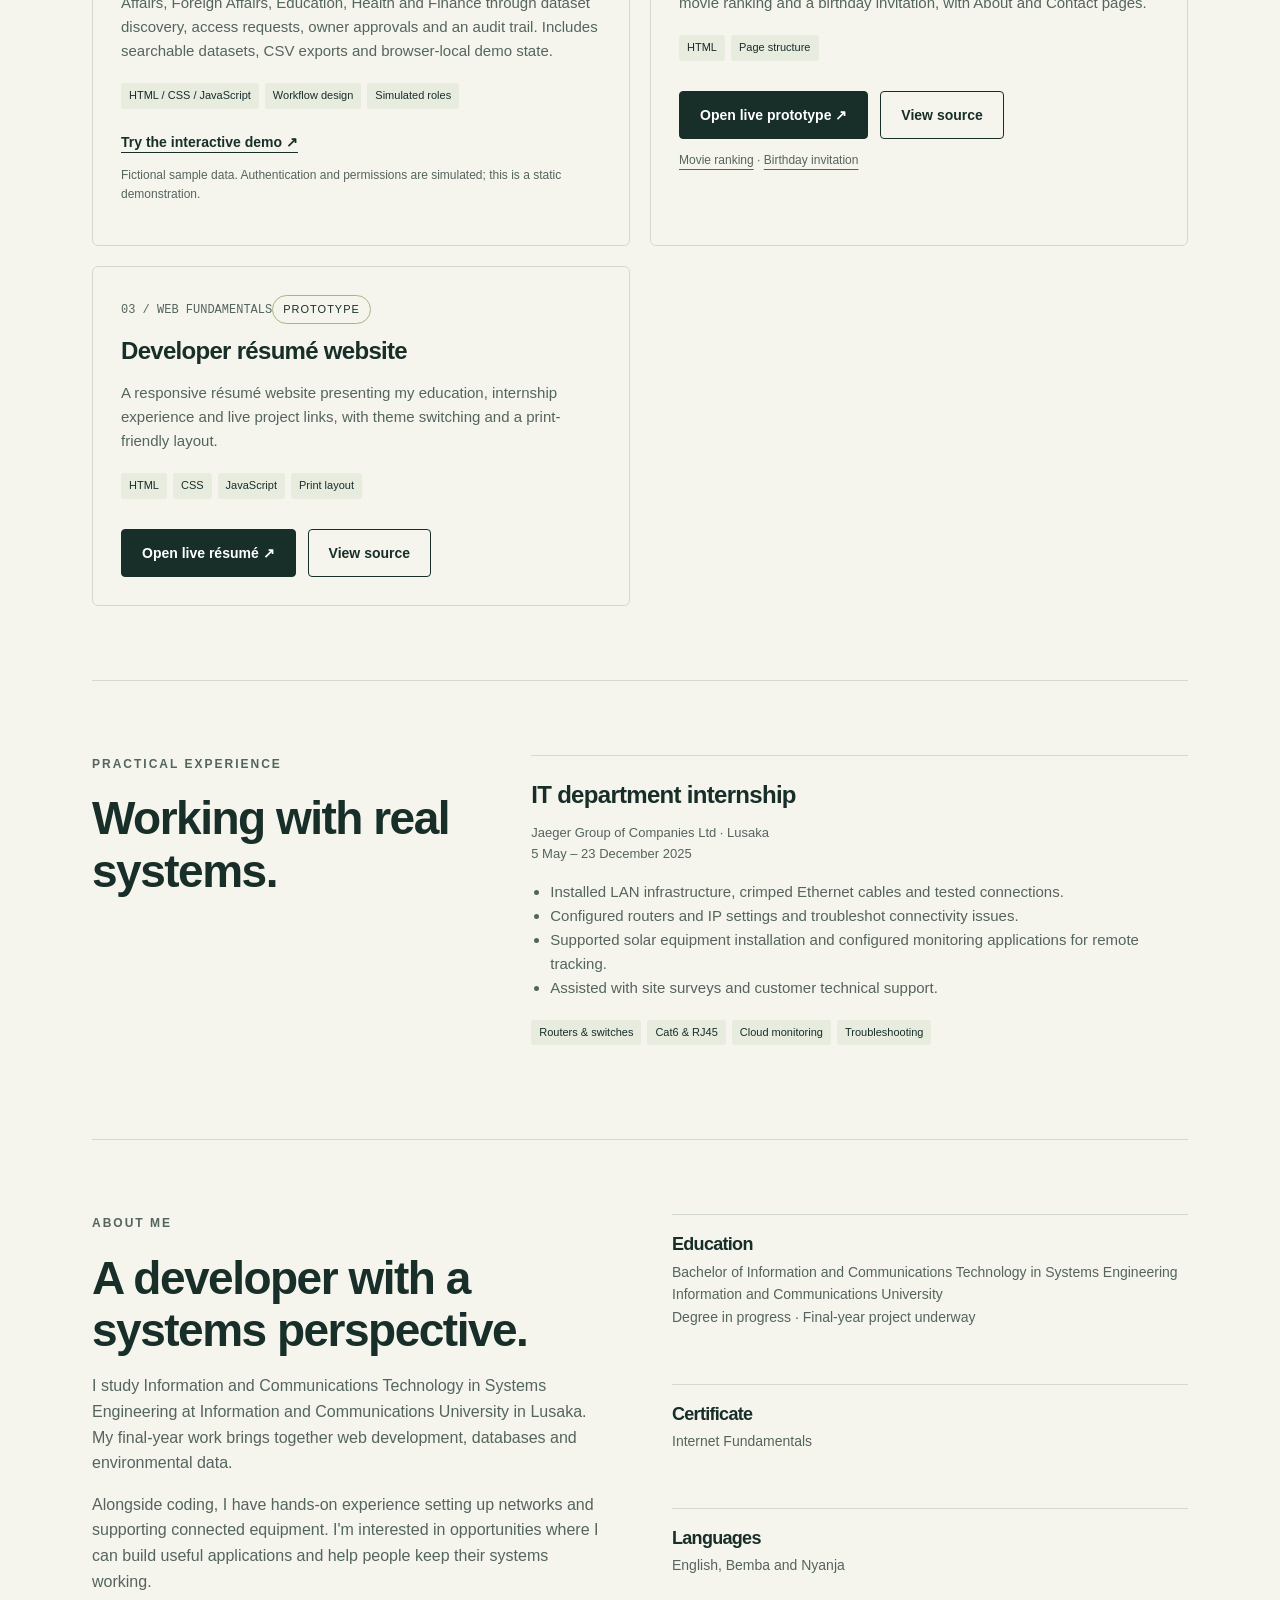
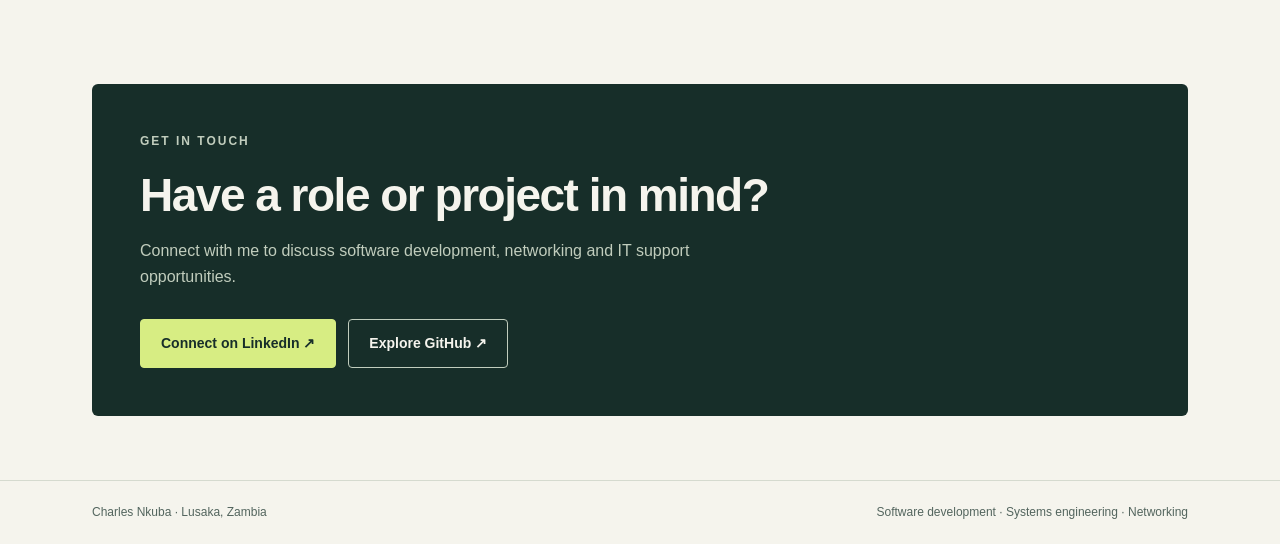
==== commit 1e437687: "Add live prototype links, carbon project overview and responsive developer résumé" ====
--- a/index.html
+++ b/index.html
@@ -6,7 +6,7 @@
 </style></head>
 <body><a class="skip" href="#main">Skip to content</a><header><nav class="wrap" aria-label="Main navigation"><a class="brand" href="#main"><span>CN</span>Charles Nkuba</a><div class="links"><a href="#projects">Projects</a><a href="#experience">Experience</a><a href="#about">About</a><a href="#contact">Contact</a></div></nav></header>
 <main id="main" class="wrap"><div class="hero"><div><p class="eyebrow">Lusaka, Zambia · Software & systems</p><h1>Building software.<br>Connecting <em>systems.</em></h1><p class="intro">I'm Charles Nkuba, a developer and Systems Engineering student with practical experience in networking, IT support and cloud monitoring.</p><div class="actions"><a class="button primary" href="#projects">Explore my projects ↗</a><a class="button" href="https://github.com/charlesnkuba">View GitHub</a></div></div><aside class="system" aria-label="Areas of technical work"><div class="system-head"><span><span class="dot"></span>CHARLES / TECHNICAL FOCUS</span><span>01—03</span></div><div class="sys-row"><span class="num">01</span><div><strong>Software development</strong><p>Web interfaces, Flask applications and SQLite databases.</p></div></div><div class="sys-row"><span class="num">02</span><div><strong>Networks & connectivity</strong><p>LAN installation, router configuration and connection testing.</p></div></div><div class="sys-row"><span class="num">03</span><div><strong>Systems & support</strong><p>Troubleshooting and solar monitoring platform configuration.</p></div></div></aside></div><div class="strip"><span>HTML / CSS / JavaScript</span><span>Python / Flask / SQLite</span><span>Networking / IT support</span></div>
-<section id="projects"><div class="section-head"><div><p class="eyebrow">Selected work</p><h2>From learning to building.</h2></div><p>All projects on my GitHub are prototypes. Explore academic work and learning demonstrations, with their scope and development status shown below.</p></div><article class="featured"><div class="project-art"><span class="art-title">Carbon footprint tracker</span><div class="architecture" aria-label="Planned three-tier system architecture"><div class="layer"><strong>Interface</strong><small>HTML · CSS · JavaScript</small></div><div class="layer"><strong>Application</strong><small>Python · Flask</small></div><div class="layer"><strong>Data</strong><small>SQLite</small></div></div><p class="note">System architecture · Final-year project</p></div><div class="project-body"><span class="status">Prototype · In development</span><h3>Web-based carbon footprint tracking system</h3><p>My final-year project focuses on recording transport, electricity and fuel activities, then estimating emissions using predefined emission factors.</p><p>The planned system includes historical records, dashboard charts and rule-based recommendations for reducing emissions.</p><div class="tags"><span>Flask</span><span>SQLite</span><span>Data visualization</span><span>Rule-based recommendations</span></div><p class="note">Source code and a live demonstration will be linked when ready.</p></div></article><div class="cards"><article class="card"><span class="number">04 / SYSTEMS INTEGRATION</span><span class="status">Prototype</span><h3>Inter-Ministry Data Exchange System</h3><p>A recreated academic prototype connecting the Ministries of Home Affairs, Foreign Affairs, Education, Health and Finance through dataset discovery, access requests, owner approvals and an audit trail. Includes searchable datasets, CSV exports and browser-local demo state.</p><div class="tags"><span>HTML / CSS / JavaScript</span><span>Workflow design</span><span>Simulated roles</span></div><a class="text-link" href="projects/inter-ministry/">Try the interactive demo ↗</a><p class="note">Fictional sample data. Authentication and permissions are simulated; this is a static demonstration.</p></article><article class="card"><span class="number">02 / WEB FUNDAMENTALS</span><span class="status">Prototype</span><h3>HTML learning portfolio</h3><p>An introductory HTML prototype containing web exercises, including movie ranking and a birthday invitation, with About and Contact pages.</p><div class="tags"><span>HTML</span><span>Page structure</span></div><a class="text-link" href="https://github.com/charlesnkuba/html-Portfolio">Explore repository ↗</a></article><article class="card"><span class="number">03 / WEB FUNDAMENTALS</span><span class="status">Prototype</span><h3>HTML résumé website</h3><p>An early personal résumé webpage built to practise organizing education, skills and experience using HTML.</p><div class="tags"><span>HTML</span><span>Semantic content</span></div><a class="text-link" href="https://github.com/charlesnkuba/My-Resume">Explore repository ↗</a></article></div></section>
+<section id="projects"><div class="section-head"><div><p class="eyebrow">Selected work</p><h2>From learning to building.</h2></div><p>All projects on my GitHub are prototypes. Explore academic work and learning demonstrations, with their scope and development status shown below.</p></div><article class="featured"><div class="project-art"><span class="art-title">Carbon footprint tracker</span><div class="architecture" aria-label="Planned three-tier system architecture"><div class="layer"><strong>Interface</strong><small>HTML · CSS · JavaScript</small></div><div class="layer"><strong>Application</strong><small>Python · Flask</small></div><div class="layer"><strong>Data</strong><small>SQLite</small></div></div><p class="note">System architecture · Final-year project</p></div><div class="project-body"><span class="status">Prototype · In development</span><h3>Web-based carbon footprint tracking system</h3><p>My final-year project focuses on recording transport, electricity and fuel activities, then estimating emissions using predefined emission factors.</p><p>The planned system includes historical records, dashboard charts and rule-based recommendations for reducing emissions.</p><div class="tags"><span>Flask</span><span>SQLite</span><span>Data visualization</span><span>Rule-based recommendations</span></div><a class="text-link" href="projects/carbon-footprint/">Open live project page ↗</a><p class="note">Project overview is live. The Flask application is in development and is not deployed on this page.</p></div></article><div class="cards"><article class="card"><span class="number">04 / SYSTEMS INTEGRATION</span><span class="status">Prototype</span><h3>Inter-Ministry Data Exchange System</h3><p>A recreated academic prototype connecting the Ministries of Home Affairs, Foreign Affairs, Education, Health and Finance through dataset discovery, access requests, owner approvals and an audit trail. Includes searchable datasets, CSV exports and browser-local demo state.</p><div class="tags"><span>HTML / CSS / JavaScript</span><span>Workflow design</span><span>Simulated roles</span></div><a class="text-link" href="projects/inter-ministry/">Try the interactive demo ↗</a><p class="note">Fictional sample data. Authentication and permissions are simulated; this is a static demonstration.</p></article><article class="card"><span class="number">02 / WEB FUNDAMENTALS</span><span class="status">Prototype</span><h3>HTML learning portfolio</h3><p>An introductory HTML prototype containing web exercises, including movie ranking and a birthday invitation, with About and Contact pages.</p><div class="tags"><span>HTML</span><span>Page structure</span></div><div class="actions"><a class="button primary" href="https://charlesnkuba.github.io/html-Portfolio/">Open live prototype ↗</a><a class="button" href="https://github.com/charlesnkuba/html-Portfolio">View source</a></div><p class="note"><a href="https://charlesnkuba.github.io/html-Portfolio/public/movie-ranking.html">Movie ranking</a> · <a href="https://charlesnkuba.github.io/html-Portfolio/public/birthday-invite.html">Birthday invitation</a></p></article><article class="card"><span class="number">03 / WEB FUNDAMENTALS</span><span class="status">Prototype</span><h3>Developer résumé website</h3><p>A responsive résumé website presenting my education, internship experience and live project links, with theme switching and a print-friendly layout.</p><div class="tags"><span>HTML</span><span>CSS</span><span>JavaScript</span><span>Print layout</span></div><div class="actions"><a class="button primary" href="https://charlesnkuba.github.io/My-Resume/">Open live résumé ↗</a><a class="button" href="https://github.com/charlesnkuba/My-Resume">View source</a></div></article></div></section>
 <section class="experience" id="experience"><div class="exp-grid"><div><p class="eyebrow">Practical experience</p><h2>Working with real systems.</h2></div><article class="detail"><h3>IT department internship</h3><p class="date">Jaeger Group of Companies Ltd · Lusaka<br>5 May – 23 December 2025</p><ul><li>Installed LAN infrastructure, crimped Ethernet cables and tested connections.</li><li>Configured routers and IP settings and troubleshot connectivity issues.</li><li>Supported solar equipment installation and configured monitoring applications for remote tracking.</li><li>Assisted with site surveys and customer technical support.</li></ul><div class="tags"><span>Routers & switches</span><span>Cat6 & RJ45</span><span>Cloud monitoring</span><span>Troubleshooting</span></div></article></div></section>
 <section id="about" class="experience"><div class="about-grid"><div><p class="eyebrow">About me</p><h2>A developer with a systems perspective.</h2><p>I study Information and Communications Technology in Systems Engineering at Information and Communications University in Lusaka. My final-year work brings together web development, databases and environmental data.</p><p>Alongside coding, I have hands-on experience setting up networks and supporting connected equipment. I'm interested in opportunities where I can build useful applications and help people keep their systems working.</p></div><div class="facts"><div class="fact"><h3>Education</h3><p>Bachelor of Information and Communications Technology in Systems Engineering<br>Information and Communications University<br>Degree in progress · Final-year project underway</p></div><div class="fact"><h3>Certificate</h3><p>Internet Fundamentals</p></div><div class="fact"><h3>Languages</h3><p>English, Bemba and Nyanja</p></div></div></div></section>
 <section id="contact" class="contact"><p class="eyebrow" style="color:#c1cdbd">Get in touch</p><h2>Have a role or project in mind?</h2><p>Connect with me to discuss software development, networking and IT support opportunities.</p><div class="actions"><a class="button primary" href="https://www.linkedin.com/in/nkubacharles8">Connect on LinkedIn ↗</a><a class="button" href="https://github.com/charlesnkuba">Explore GitHub ↗</a></div></section></main><footer><div class="wrap"><span>Charles Nkuba · Lusaka, Zambia</span><span>Software development · Systems engineering · Networking</span></div></footer></body></html>
